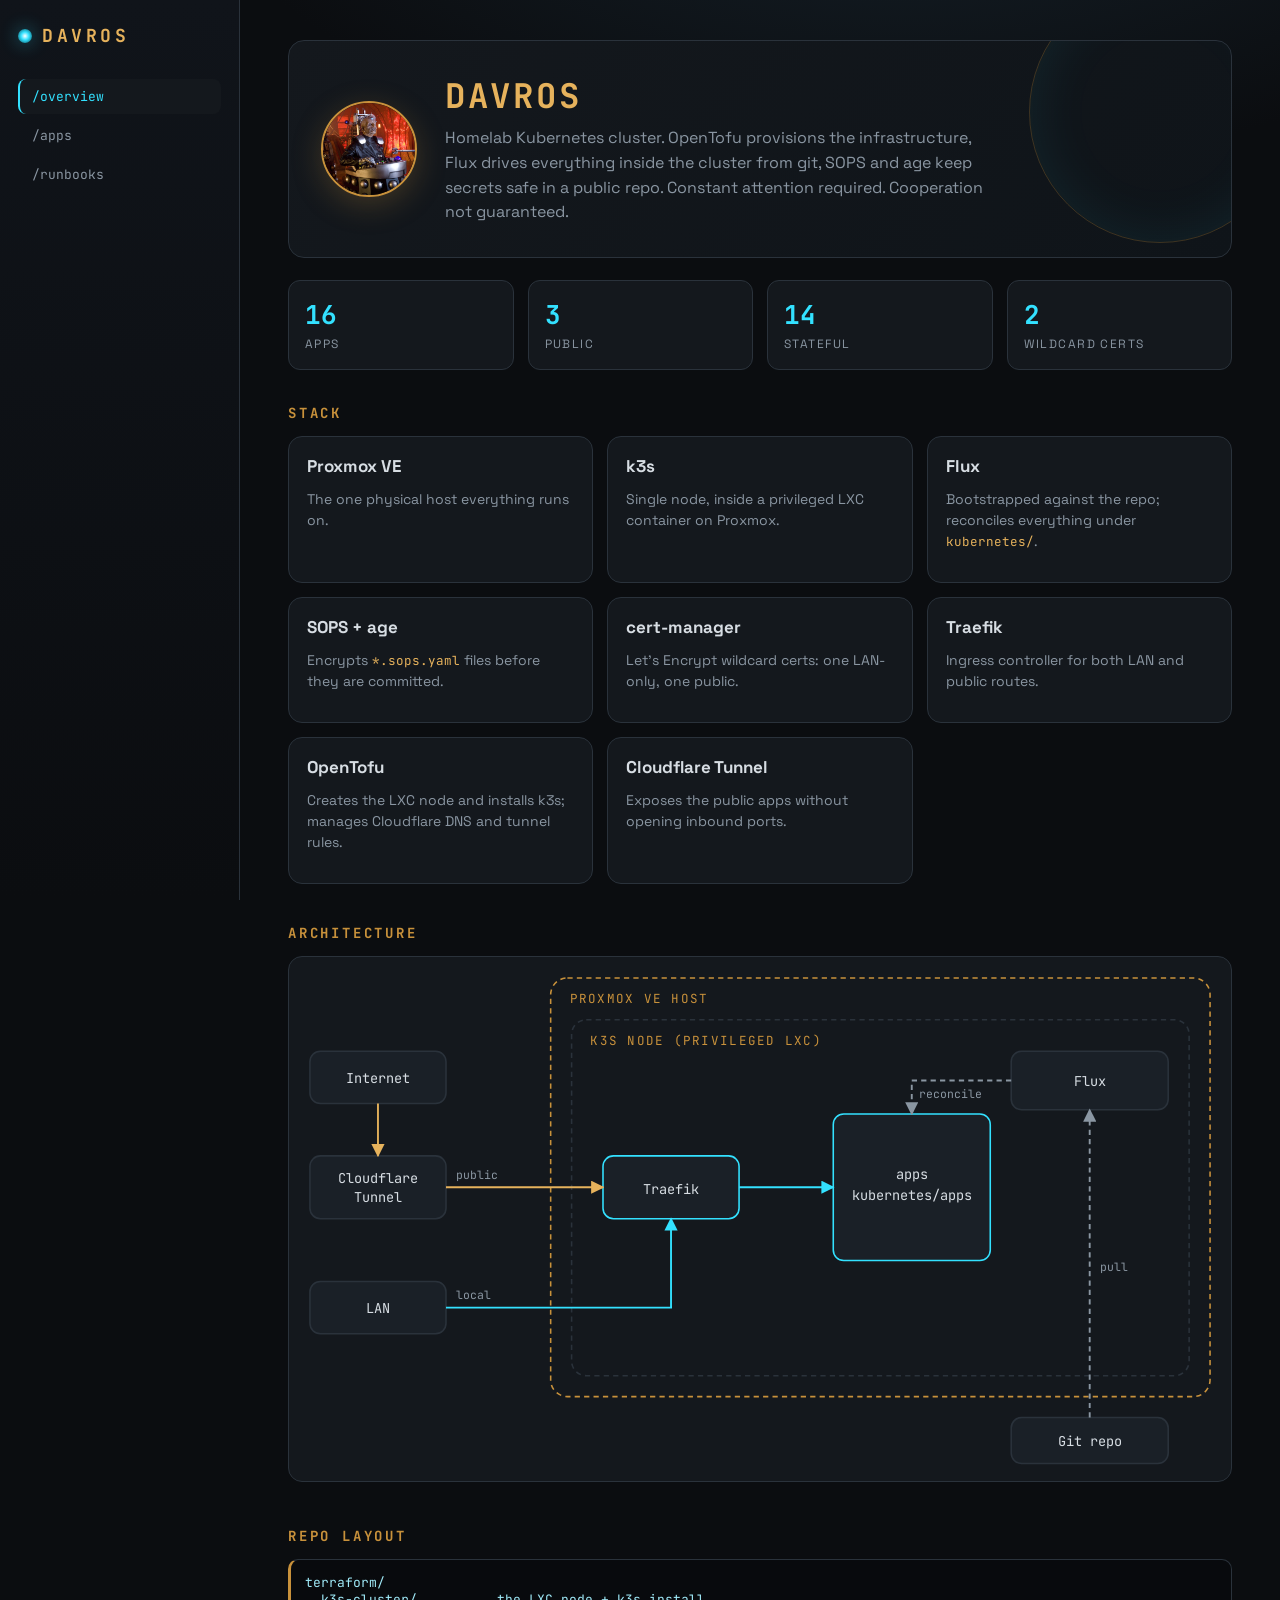
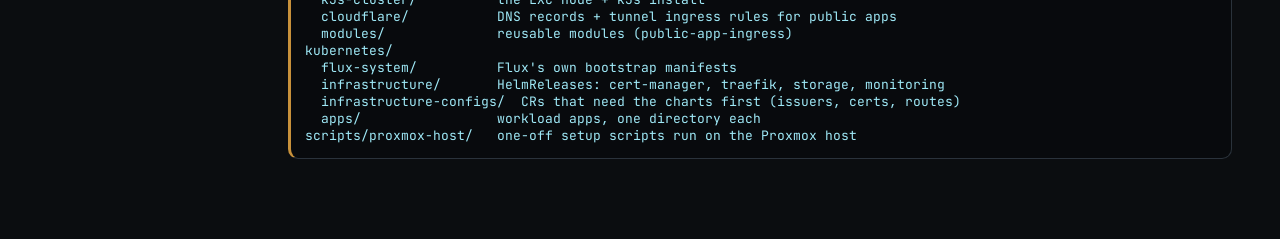
==== docs/wiki/index.html @ 667be621 "feat: add jellyfin, plex and vaultwarden manifests at zero replicas and wiki" ====
<!doctype html>
<html lang="en">
<head>
  <meta charset="utf-8">
  <meta name="viewport" content="width=device-width,initial-scale=1">
  <title>Davros Overview</title>
  <link rel="preconnect" href="https://fonts.gstatic.com" crossorigin>
  <link href="https://fonts.googleapis.com/css2?family=JetBrains+Mono:wght@400;700&family=Space+Grotesk:wght@400;500;700&display=swap" rel="stylesheet">
  <link rel="stylesheet" href="css/style.css">
</head>
<body data-page="index">
<main>
  <section class="hero">
    <img class="hero-img" src="images/davros.jpg" alt="Davros">
    <div>
      <h1>DAVROS</h1>
      <p>Homelab Kubernetes cluster. OpenTofu provisions the infrastructure, Flux drives everything inside the cluster from git, SOPS and age keep secrets safe in a public repo. Constant attention required. Cooperation not guaranteed.</p>
    </div>
  </section>

  <div class="stats">
    <div class="stat"><b data-stat="apps">–</b><span>apps</span></div>
    <div class="stat"><b data-stat="public">–</b><span>public</span></div>
    <div class="stat"><b data-stat="stateful">–</b><span>stateful</span></div>
    <div class="stat"><b>2</b><span>wildcard certs</span></div>
  </div>

  <section class="section">
    <h2>Stack</h2>
    <div class="grid">
      <div class="card"><h3>Proxmox VE</h3><p>The one physical host everything runs on.</p></div>
      <div class="card"><h3>k3s</h3><p>Single node, inside a privileged LXC container on Proxmox.</p></div>
      <div class="card"><h3>Flux</h3><p>Bootstrapped against the repo; reconciles everything under <code>kubernetes/</code>.</p></div>
      <div class="card"><h3>SOPS + age</h3><p>Encrypts <code>*.sops.yaml</code> files before they are committed.</p></div>
      <div class="card"><h3>cert-manager</h3><p>Let's Encrypt wildcard certs: one LAN-only, one public.</p></div>
      <div class="card"><h3>Traefik</h3><p>Ingress controller for both LAN and public routes.</p></div>
      <div class="card"><h3>OpenTofu</h3><p>Creates the LXC node and installs k3s; manages Cloudflare DNS and tunnel rules.</p></div>
      <div class="card"><h3>Cloudflare Tunnel</h3><p>Exposes the public apps without opening inbound ports.</p></div>
    </div>
  </section>

  <section class="section">
    <h2>Architecture</h2>
    <div class="diagram-wrap">
    <svg class="diagram" viewBox="0 0 900 500" role="img" aria-label="Traffic and GitOps flow: Internet through Cloudflare Tunnel and LAN into Traefik and the apps on a k3s node inside Proxmox; Flux pulls from the git repo.">
      <defs>
        <marker id="arrow" viewBox="0 0 10 10" refX="9" refY="5" markerWidth="7" markerHeight="7" orient="auto"><path d="M0 0L10 5L0 10z" fill="#33e1ff"/></marker>
        <marker id="arrow-pub" viewBox="0 0 10 10" refX="9" refY="5" markerWidth="7" markerHeight="7" orient="auto"><path d="M0 0L10 5L0 10z" fill="#e6b25c"/></marker>
        <marker id="arrow-mute" viewBox="0 0 10 10" refX="9" refY="5" markerWidth="7" markerHeight="7" orient="auto"><path d="M0 0L10 5L0 10z" fill="#8a96a2"/></marker>
      </defs>

      <rect class="box host" x="250" y="20" width="630" height="400" rx="16"/>
      <text class="title" x="268" y="44">PROXMOX VE HOST</text>
      <rect class="box" x="270" y="60" width="590" height="340" rx="14"/>
      <text class="title" x="288" y="84">K3S NODE (PRIVILEGED LXC)</text>

      <rect class="node" x="20" y="90" width="130" height="50" rx="10"/>
      <text x="85" y="120">Internet</text>
      <rect class="node" x="20" y="190" width="130" height="60" rx="10"/>
      <text x="85" y="216">Cloudflare</text>
      <text x="85" y="234">Tunnel</text>
      <rect class="node" x="20" y="310" width="130" height="50" rx="10"/>
      <text x="85" y="340">LAN</text>

      <rect class="node hot" x="300" y="190" width="130" height="60" rx="10"/>
      <text x="365" y="226">Traefik</text>
      <rect class="node hot" x="520" y="150" width="150" height="140" rx="10"/>
      <text x="595" y="212">apps</text>
      <text x="595" y="232">kubernetes/apps</text>
      <rect class="node" x="690" y="90" width="150" height="56" rx="10"/>
      <text x="765" y="123">Flux</text>
      <rect class="node" x="690" y="440" width="150" height="44" rx="10"/>
      <text x="765" y="467">Git repo</text>

      <path class="edge pub" d="M85 140V190"/>
      <path class="edge pub" d="M150 220H300"/>
      <path class="edge" d="M150 335H365V250"/>
      <path class="edge" d="M430 220H520"/>
      <path class="edge git" d="M765 440V146"/>
      <path class="edge git" d="M690 118H595V150"/>

      <text class="label" x="160" y="212">public</text>
      <text class="label" x="160" y="327">local</text>
      <text class="label" x="775" y="300">pull</text>
      <text class="label" x="602" y="135">reconcile</text>
    </svg>
    </div>
  </section>

  <section class="section">
    <h2>Repo layout</h2>
<pre><code>terraform/
  k3s-cluster/          the LXC node + k3s install
  cloudflare/           DNS records + tunnel ingress rules for public apps
  modules/              reusable modules (public-app-ingress)
kubernetes/
  flux-system/          Flux's own bootstrap manifests
  infrastructure/       HelmReleases: cert-manager, traefik, storage, monitoring
  infrastructure-configs/  CRs that need the charts first (issuers, certs, routes)
  apps/                 workload apps, one directory each
scripts/proxmox-host/   one-off setup scripts run on the Proxmox host</code></pre>
  </section>
</main>
<script src="data/apps.js"></script>
<script src="js/app.js"></script>
</body>
</html>
---- docs/wiki/css/style.css ----
:root {
  --bg: #0b0d10;
  --panel: #14181d;
  --panel2: #1a2027;
  --line: #2a323b;
  --text: #d7dde3;
  --mute: #8a96a2;
  --bronze: #c8913b;
  --bronze2: #e6b25c;
  --cyan: #33e1ff;
  --glow: 0 0 18px rgba(51, 225, 255, 0.45);
  --mono: "JetBrains Mono", ui-monospace, "SF Mono", Menlo, monospace;
  --sans: "Space Grotesk", system-ui, sans-serif;
}

* { box-sizing: border-box; }

body {
  margin: 0;
  background: radial-gradient(1200px 600px at 70% -10%, #16222b 0, transparent 60%), var(--bg);
  color: var(--text);
  font-family: var(--sans);
  display: grid;
  grid-template-columns: 240px 1fr;
  min-height: 100vh;
}

aside {
  border-right: 1px solid var(--line);
  padding: 24px 18px;
  background: linear-gradient(#10141a, #0b0d10);
  position: sticky;
  top: 0;
  height: 100vh;
}

.logo {
  font-family: var(--mono);
  font-weight: 700;
  letter-spacing: 0.2em;
  color: var(--bronze2);
  font-size: 18px;
  display: flex;
  align-items: center;
  gap: 10px;
}

.eye {
  width: 14px;
  height: 14px;
  border-radius: 50%;
  background: radial-gradient(circle, #fff 0, var(--cyan) 40%, #06424d 100%);
  box-shadow: var(--glow);
  animation: pulse 3s infinite;
}
@keyframes pulse { 50% { opacity: 0.55; } }

nav { margin-top: 32px; display: grid; gap: 4px; }
nav a {
  color: var(--mute);
  text-decoration: none;
  padding: 9px 12px;
  border-radius: 8px;
  font-family: var(--mono);
  font-size: 13px;
  border-left: 2px solid transparent;
}
nav a:hover, nav a.on { color: var(--cyan); background: var(--panel); border-left-color: var(--cyan); }

main { padding: 40px 48px; max-width: 1100px; width: 100%; min-width: 0; }

.hero {
  display: flex;
  gap: 28px;
  align-items: center;
  padding: 32px;
  border: 1px solid var(--line);
  border-radius: 16px;
  background: linear-gradient(135deg, var(--panel), #0f1419);
  position: relative;
  overflow: hidden;
}
.hero::after {
  content: "";
  position: absolute;
  right: -60px;
  top: -60px;
  width: 260px;
  height: 260px;
  border-radius: 50%;
  border: 1px solid rgba(200, 145, 59, 0.25);
  box-shadow: inset 0 0 60px rgba(51, 225, 255, 0.08);
  pointer-events: none;
}
.hero-img {
  flex: none;
  width: 96px;
  height: 96px;
  border-radius: 50%;
  object-fit: cover;
  border: 2px solid var(--bronze);
  box-shadow: 0 8px 30px rgba(200, 145, 59, 0.25);
}
h1 { font-family: var(--mono); margin: 0 0 8px; font-size: 34px; letter-spacing: 0.08em; color: var(--bronze2); }
.hero p { margin: 0; color: var(--mute); max-width: 56ch; line-height: 1.55; }

.stats { display: grid; grid-template-columns: repeat(4, 1fr); gap: 14px; margin: 22px 0 34px; }
.stat { background: var(--panel); border: 1px solid var(--line); border-radius: 12px; padding: 16px; }
.stat b { display: block; font-family: var(--mono); font-size: 26px; color: var(--cyan); }
.stat span { color: var(--mute); font-size: 12px; text-transform: uppercase; letter-spacing: 0.12em; }

h2 {
  font-family: var(--mono);
  font-size: 14px;
  letter-spacing: 0.2em;
  text-transform: uppercase;
  color: var(--bronze);
  margin: 0 0 14px;
}
.section { margin-bottom: 40px; }
.section p, .section li { color: var(--mute); line-height: 1.6; }
.section strong { color: var(--text); }
a { color: var(--cyan); }

.bar { display: flex; gap: 10px; margin-bottom: 16px; flex-wrap: wrap; }
input[type="search"] {
  flex: 1;
  min-width: 200px;
  background: var(--panel);
  border: 1px solid var(--line);
  color: var(--text);
  padding: 10px 14px;
  border-radius: 10px;
  font-family: inherit;
  font-size: 15px;
}
input[type="search"]:focus { outline: none; border-color: var(--cyan); box-shadow: var(--glow); }
.chip {
  padding: 9px 14px;
  border-radius: 999px;
  border: 1px solid var(--line);
  background: var(--panel);
  color: var(--mute);
  font: inherit;
  font-size: 13px;
  cursor: pointer;
}
.chip:focus-visible, nav a:focus-visible { outline: 2px solid var(--cyan); outline-offset: 2px; }
.chip:hover { border-color: var(--cyan); }
.chip[aria-pressed="true"] { color: #001418; background: var(--cyan); border-color: var(--cyan); }

.grid { display: grid; grid-template-columns: repeat(auto-fill, minmax(260px, 1fr)); gap: 14px; }
.card {
  background: var(--panel);
  border: 1px solid var(--line);
  border-radius: 14px;
  padding: 18px;
  transition: transform 0.2s, border-color 0.2s, box-shadow 0.2s;
}
.card:hover { transform: translateY(-3px); border-color: var(--cyan); box-shadow: var(--glow); }
.card h3 { margin: 0 0 4px; font-size: 17px; }
.ns { font-family: var(--mono); font-size: 12px; color: var(--mute); overflow-wrap: anywhere; }
.card p { color: var(--mute); font-size: 14px; line-height: 1.5; margin: 12px 0; }
.tags { display: flex; gap: 6px; flex-wrap: wrap; }
.tag {
  font-family: var(--mono);
  font-size: 11px;
  padding: 3px 8px;
  border-radius: 6px;
  background: var(--panel2);
  border: 1px solid var(--line);
}
.tag.pub { color: var(--bronze2); border-color: rgba(200, 145, 59, 0.4); }
.tag.lan { color: var(--cyan); border-color: rgba(51, 225, 255, 0.35); }
.hostlist { margin-top: 12px; font-family: var(--mono); font-size: 11px; color: var(--mute); display: grid; gap: 2px; overflow-wrap: anywhere; }
.empty { color: var(--mute); padding: 30px 0; font-family: var(--mono); }

pre {
  background: #080a0d;
  border: 1px solid var(--line);
  border-left: 3px solid var(--bronze);
  border-radius: 10px;
  padding: 14px;
  font-family: var(--mono);
  font-size: 13px;
  color: #9fe9f7;
  overflow: auto;
  margin: 12px 0;
}
code { font-family: var(--mono); font-size: 0.9em; color: var(--bronze2); overflow-wrap: anywhere; }
pre code { color: inherit; font-size: inherit; overflow-wrap: normal; }

details {
  background: var(--panel);
  border: 1px solid var(--line);
  border-radius: 12px;
  padding: 0 18px;
  margin-bottom: 12px;
}
details[open] { border-color: rgba(200, 145, 59, 0.5); }
summary {
  cursor: pointer;
  padding: 16px 0;
  font-family: var(--mono);
  color: var(--bronze2);
  letter-spacing: 0.04em;
}
details > :not(summary) { margin-bottom: 16px; }
details ol { padding-left: 20px; color: var(--mute); line-height: 1.7; }

.diagram-wrap { overflow-x: auto; }
.diagram { min-width: 640px; width: 100%; height: auto; background: var(--panel); border: 1px solid var(--line); border-radius: 14px; }
.diagram .box { fill: none; stroke: var(--line); stroke-width: 1.5; stroke-dasharray: 5 4; }
.diagram .box.host { stroke: var(--bronze); }
.diagram .node { fill: var(--panel2); stroke: var(--line); stroke-width: 1.5; }
.diagram .node.hot { stroke: var(--cyan); }
.diagram text { fill: var(--text); font-family: var(--mono); font-size: 13px; text-anchor: middle; }
.diagram .label { fill: var(--mute); font-size: 11px; text-anchor: start; }
.diagram .title { fill: var(--bronze); font-size: 12px; letter-spacing: 0.1em; text-anchor: start; }
.diagram .edge { stroke: var(--cyan); stroke-width: 1.8; fill: none; marker-end: url(#arrow); }
.diagram .edge.pub { stroke: var(--bronze2); marker-end: url(#arrow-pub); }
.diagram .edge.git { stroke: var(--mute); stroke-dasharray: 5 4; marker-end: url(#arrow-mute); }

@media (max-width: 800px) {
  body { grid-template-columns: minmax(0, 1fr); grid-template-rows: auto 1fr; align-content: start; }
  aside { position: static; height: auto; padding: 16px; }
  nav { margin-top: 14px; display: flex; flex-wrap: wrap; }
  main { padding: 24px 16px; }
  .stats { grid-template-columns: 1fr 1fr; }
  .hero { flex-direction: column; align-items: flex-start; }
}

@media (prefers-reduced-motion: reduce) {
  .eye { animation: none; }
  .card { transition: none; }
  .card:hover { transform: none; }
}
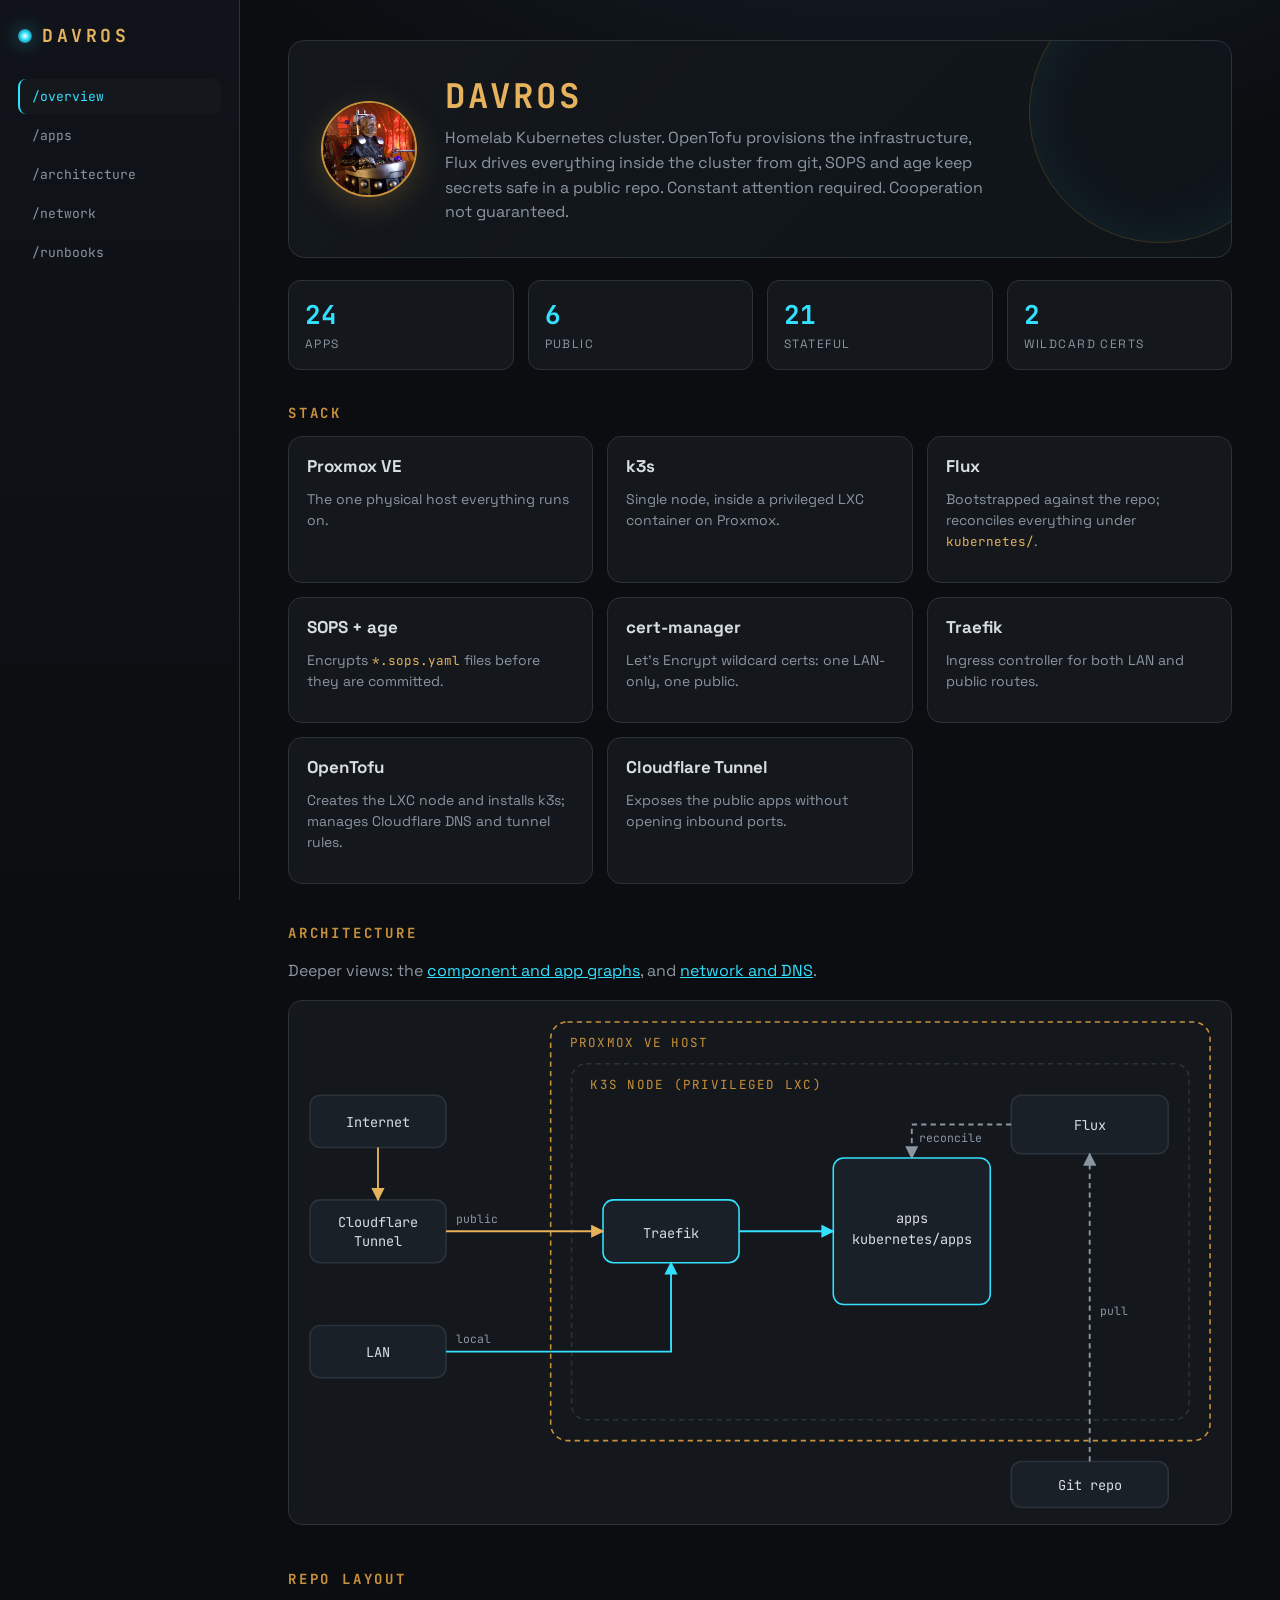
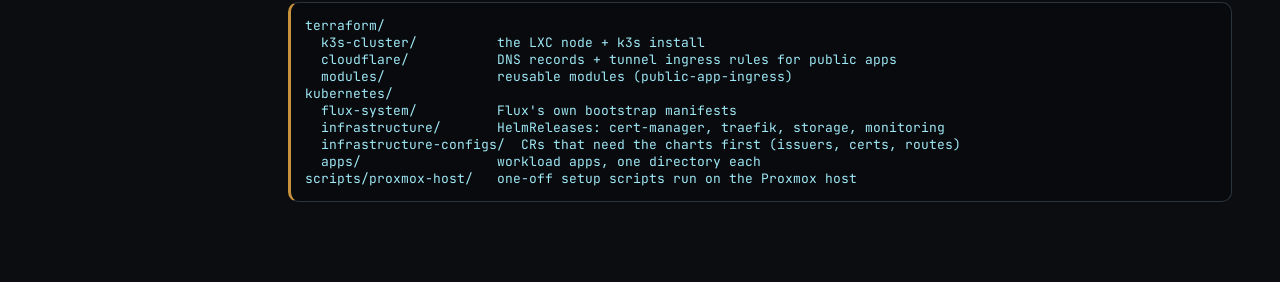
==== commit af8bdeab: "feat: wiki architecture and network pages with component graphs" ====
--- a/docs/wiki/index.html
+++ b/docs/wiki/index.html
@@ -41,6 +41,7 @@
 
   <section class="section">
     <h2>Architecture</h2>
+    <p>Deeper views: the <a href="architecture.html">component and app graphs</a>, and <a href="network.html">network and DNS</a>.</p>
     <div class="diagram-wrap">
     <svg class="diagram" viewBox="0 0 900 500" role="img" aria-label="Traffic and GitOps flow: Internet through Cloudflare Tunnel and LAN into Traefik and the apps on a k3s node inside Proxmox; Flux pulls from the git repo.">
       <defs>
--- a/docs/wiki/css/style.css
+++ b/docs/wiki/css/style.css
@@ -235,3 +235,11 @@
   .card { transition: none; }
   .card:hover { transform: none; }
 }
+
+.diagram .sub { fill: var(--mute); font-size: 11px; }
+.diagram .node.dim { stroke-dasharray: 4 3; }
+.diagram-defs { position: absolute; width: 0; height: 0; overflow: hidden; }
+.legend { display: flex; gap: 18px; flex-wrap: wrap; font-family: var(--mono); font-size: 12px; color: var(--mute); margin: 10px 0 0; }
+.legend i { display: inline-block; width: 22px; height: 0; border-top: 2px solid var(--cyan); vertical-align: middle; margin-right: 6px; }
+.legend i.pub { border-top-color: var(--bronze2); }
+.legend i.git { border-top: 2px dashed var(--mute); }
